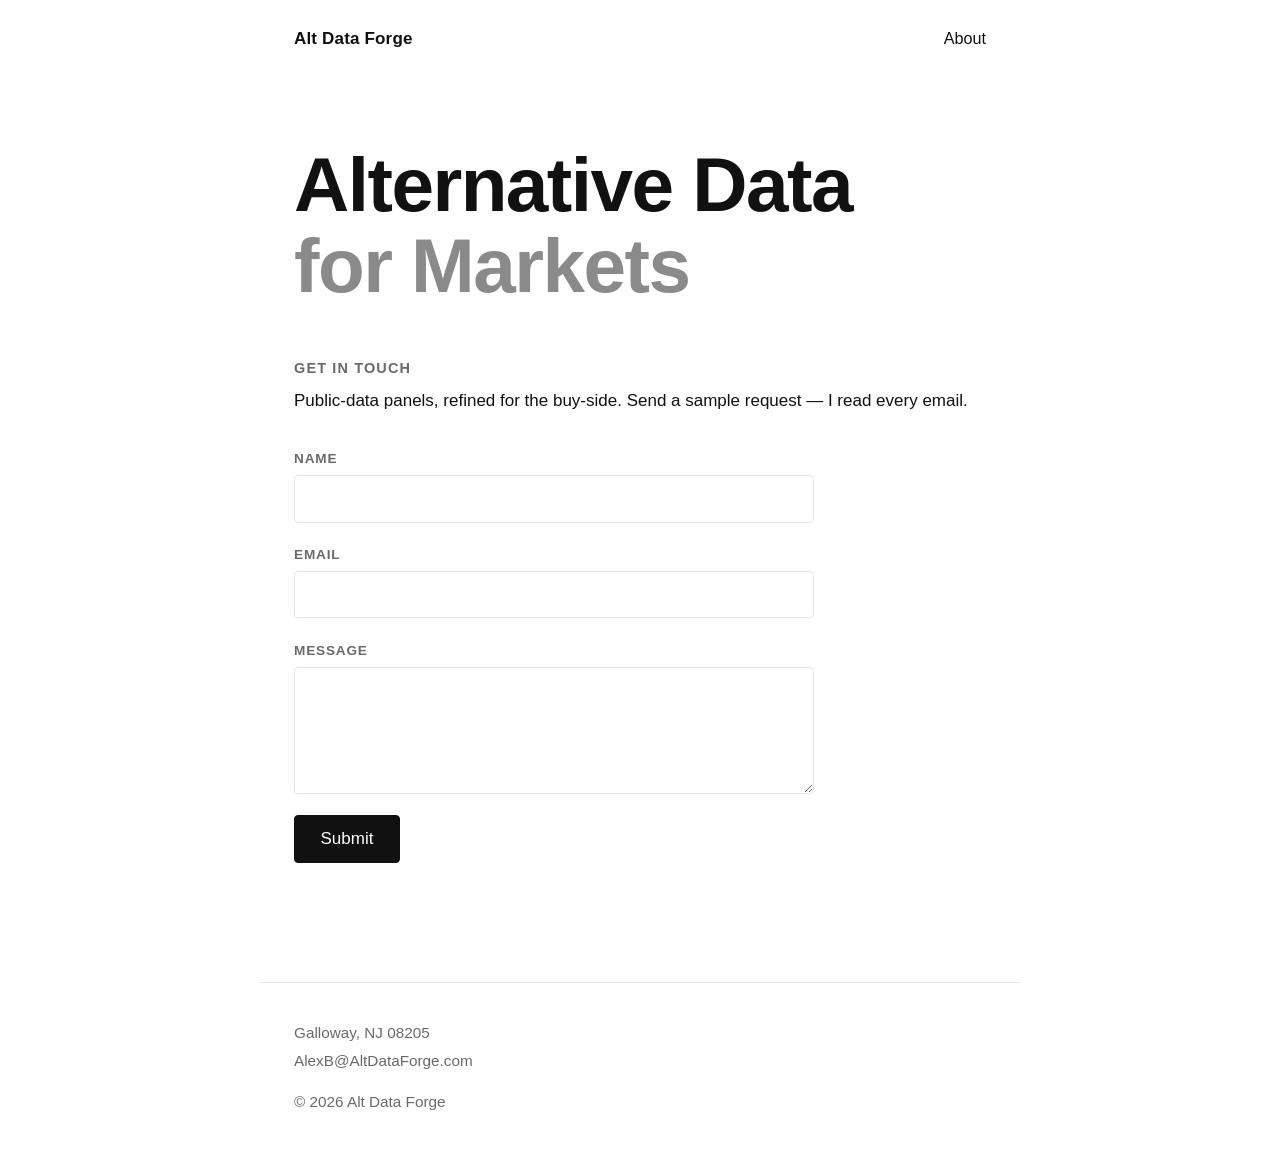
==== index.html @ 5b596caa "initial: locked v3 copy as static HTML + vanilla CSS Two pages (index, about) + style.css + robots.t" ====
<!DOCTYPE html>
<html lang="en">
<head>
  <meta charset="UTF-8">
  <meta name="viewport" content="width=device-width, initial-scale=1.0">
  <title>Alt Data Forge</title>
  <meta name="description" content="Independent data refinery. Refined ticker-keyed daily panels from public sources. New Jersey.">
  <link rel="stylesheet" href="style.css">
</head>
<body>
  <header class="site-header">
    <a href="/" class="brand">Alt Data Forge</a>
    <nav><a href="/about.html">About</a></nav>
  </header>

  <main class="home">
    <h1 class="hero">
      <span class="line-primary">Alternative Data</span>
      <span class="line-accent">for Markets</span>
    </h1>

    <section class="contact">
      <p class="form-heading">Get in touch</p>
      <p class="form-sub">Public-data panels, refined for the buy-side. Send a sample request — I read every email.</p>

      <!--
        Form action: replace YOUR_FORMSPREE_ID with the real ID after Alex creates a Formspree account.
        - Sign up at https://formspree.io (free tier: 50 submissions/month)
        - Create a new form, set notification email to AlexB@AltDataForge.com
        - Copy the form's endpoint URL and replace the action attribute below
      -->
      <form class="contact-form" action="https://formspree.io/f/YOUR_FORMSPREE_ID" method="POST">
        <label>
          <span>Name</span>
          <input type="text" name="name" required autocomplete="name">
        </label>
        <label>
          <span>Email</span>
          <input type="email" name="email" required autocomplete="email">
        </label>
        <label>
          <span>Message</span>
          <textarea name="message" rows="5" required></textarea>
        </label>
        <button type="submit">Submit</button>
      </form>
    </section>
  </main>

  <footer class="site-footer">
    <p>Galloway, NJ 08205</p>
    <p>AlexB@AltDataForge.com</p>
    <p class="copyright">&copy; 2026 Alt Data Forge</p>
  </footer>
</body>
</html>
---- style.css ----
/* Alt Data Forge — minimalist v1
 *
 * Locked v3 design: dual-color hero, contact-form-as-landing, About page.
 * No images, no JS, no external dependencies. ~150 lines.
 *
 * Color palette:
 *   --ink-primary  : near-black, dark line of hero, body copy
 *   --ink-accent   : medium gray, light line of hero, secondary copy
 *   --bg           : white
 *   --rule         : pale gray for borders / dividers
 */

:root {
  --ink-primary: #111111;
  --ink-accent: #8a8a8a;
  --ink-link: #2a4a7a;
  --bg: #ffffff;
  --rule: #e5e5e5;
  --muted: #6a6a6a;

  --max-width: 760px;
  --side-pad: clamp(1.25rem, 4vw, 2rem);

  --font-stack: -apple-system, BlinkMacSystemFont, "Segoe UI", Roboto, "Helvetica Neue", Arial, sans-serif;
}

* { box-sizing: border-box; }

html, body {
  margin: 0;
  padding: 0;
  background: var(--bg);
  color: var(--ink-primary);
  font-family: var(--font-stack);
  font-size: 17px;
  line-height: 1.55;
  -webkit-font-smoothing: antialiased;
  -moz-osx-font-smoothing: grayscale;
}

a {
  color: var(--ink-link);
  text-decoration: none;
}
a:hover { text-decoration: underline; }

/* Header */
.site-header {
  display: flex;
  justify-content: space-between;
  align-items: center;
  padding: 1.5rem var(--side-pad);
  max-width: var(--max-width);
  margin: 0 auto;
}
.site-header .brand {
  font-weight: 600;
  font-size: 1rem;
  color: var(--ink-primary);
  letter-spacing: 0.01em;
}
.site-header nav a {
  font-size: 0.95rem;
  color: var(--ink-primary);
}
.site-header nav a.active {
  color: var(--muted);
  cursor: default;
  pointer-events: none;
}

/* Home — hero + form */
main.home {
  max-width: var(--max-width);
  margin: 0 auto;
  padding: 4rem var(--side-pad) 3rem;
}

.hero {
  font-size: clamp(2.5rem, 7vw, 4.5rem);
  font-weight: 700;
  line-height: 1.05;
  letter-spacing: -0.02em;
  margin: 0 0 3rem 0;
}
.hero .line-primary,
.hero .line-accent {
  display: block;
}
.hero .line-primary { color: var(--ink-primary); }
.hero .line-accent  { color: var(--ink-accent); }

/* Contact form */
.contact { margin-top: 2rem; }
.form-heading {
  font-size: 0.85rem;
  font-weight: 600;
  text-transform: uppercase;
  letter-spacing: 0.08em;
  color: var(--muted);
  margin: 0 0 0.5rem 0;
}
.form-sub {
  font-size: 1rem;
  color: var(--ink-primary);
  margin: 0 0 2rem 0;
}

.contact-form {
  display: flex;
  flex-direction: column;
  gap: 1.25rem;
  max-width: 520px;
}
.contact-form label {
  display: flex;
  flex-direction: column;
  gap: 0.35rem;
}
.contact-form label span {
  font-size: 0.8rem;
  font-weight: 600;
  text-transform: uppercase;
  letter-spacing: 0.06em;
  color: var(--muted);
}
.contact-form input,
.contact-form textarea {
  font-family: inherit;
  font-size: 1rem;
  padding: 0.75rem 0.9rem;
  border: 1px solid var(--rule);
  border-radius: 4px;
  background: var(--bg);
  color: var(--ink-primary);
  transition: border-color 0.15s ease;
  resize: vertical;
}
.contact-form input:focus,
.contact-form textarea:focus {
  outline: none;
  border-color: var(--ink-primary);
}
.contact-form button {
  align-self: flex-start;
  font-family: inherit;
  font-size: 1rem;
  font-weight: 500;
  padding: 0.75rem 1.5rem;
  border: 1px solid var(--ink-primary);
  background: var(--ink-primary);
  color: var(--bg);
  border-radius: 4px;
  cursor: pointer;
  transition: background 0.15s ease;
}
.contact-form button:hover {
  background: #000000;
}

/* About page */
main.about {
  max-width: var(--max-width);
  margin: 0 auto;
  padding: 4rem var(--side-pad) 3rem;
}
.about-heading {
  font-size: clamp(2rem, 5vw, 3rem);
  font-weight: 700;
  line-height: 1.1;
  letter-spacing: -0.015em;
  margin: 0 0 2.5rem 0;
}
main.about p {
  font-size: 1.05rem;
  margin: 0 0 1.5rem 0;
  color: var(--ink-primary);
}
main.about p.kicker {
  font-style: italic;
  color: var(--muted);
}
main.about p.cta {
  margin-top: 2rem;
  font-size: 1rem;
}

/* Footer */
.site-footer {
  max-width: var(--max-width);
  margin: 4rem auto 0 auto;
  padding: 2rem var(--side-pad) 2.5rem;
  border-top: 1px solid var(--rule);
  font-size: 0.9rem;
  color: var(--muted);
}
.site-footer p { margin: 0.25rem 0; }
.site-footer .copyright { margin-top: 1rem; }

/* Mobile tweak */
@media (max-width: 480px) {
  .site-header { padding-top: 1rem; padding-bottom: 1rem; }
  main.home, main.about { padding-top: 2.5rem; }
  .hero { margin-bottom: 2rem; }
}
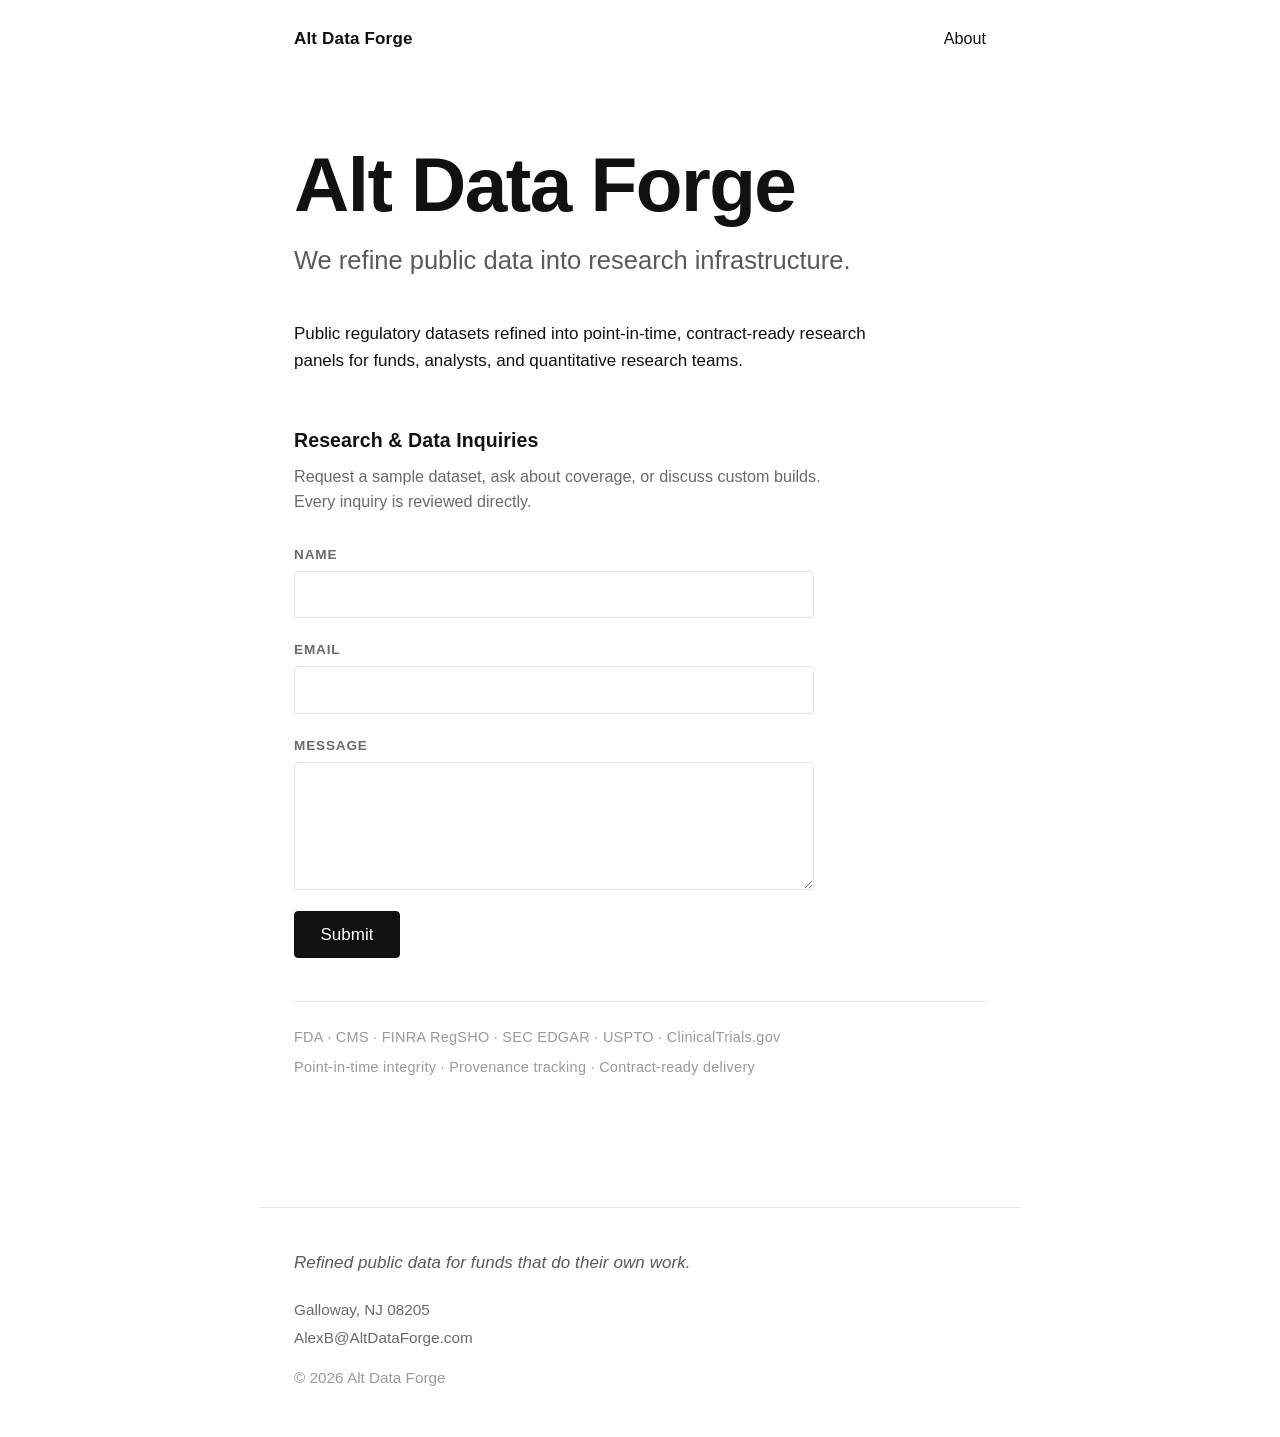
==== commit 4ad0822e: "copy(v4): institutional voice + research-infrastructure positioning Major rewrite per locked v3.1 → " ====
--- a/index.html
+++ b/index.html
@@ -4,7 +4,7 @@
   <meta charset="UTF-8">
   <meta name="viewport" content="width=device-width, initial-scale=1.0">
   <title>Alt Data Forge</title>
-  <meta name="description" content="Independent data refinery. Refined ticker-keyed daily panels from public sources. New Jersey.">
+  <meta name="description" content="Public-data refinery. Point-in-time, contract-ready research datasets for funds, analysts, and quantitative research teams.">
   <link rel="stylesheet" href="style.css">
 </head>
 <body>
@@ -14,22 +14,18 @@
   </header>
 
   <main class="home">
-    <h1 class="hero">
-      <span class="line-primary">Alternative Data</span>
-      <span class="line-accent">for Markets</span>
-    </h1>
+    <h1 class="hero">Alt Data Forge</h1>
+    <p class="subtitle">We refine public data into research infrastructure.</p>
+
+    <p class="description">Public regulatory datasets refined into point-in-time, contract-ready research panels for funds, analysts, and quantitative research teams.</p>
 
     <section class="contact">
-      <p class="form-heading">Get in touch</p>
-      <p class="form-sub">Public-data panels, refined for the buy-side. Send a sample request — I read every email.</p>
+      <h2 class="form-heading">Research &amp; Data Inquiries</h2>
+      <p class="form-sub">Request a sample dataset, ask about coverage, or discuss custom builds.<br>Every inquiry is reviewed directly.</p>
 
-      <!--
-        Form action: replace YOUR_FORMSPREE_ID with the real ID after Alex creates a Formspree account.
-        - Sign up at https://formspree.io (free tier: 50 submissions/month)
-        - Create a new form, set notification email to AlexB@AltDataForge.com
-        - Copy the form's endpoint URL and replace the action attribute below
-      -->
-      <form class="contact-form" action="https://formspree.io/f/YOUR_FORMSPREE_ID" method="POST">
+      <form class="contact-form" action="https://formspree.io/f/xrejlgpn" method="POST">
+        <input type="hidden" name="_subject" value="altdataforge.com contact form submission">
+        <input type="text" name="_gotcha" style="display:none" tabindex="-1" autocomplete="off">
         <label>
           <span>Name</span>
           <input type="text" name="name" required autocomplete="name">
@@ -44,10 +40,16 @@
         </label>
         <button type="submit">Submit</button>
       </form>
+
+      <div class="data-coverage">
+        <p class="coverage-row">FDA &middot; CMS &middot; FINRA RegSHO &middot; SEC EDGAR &middot; USPTO &middot; ClinicalTrials.gov</p>
+        <p class="coverage-row">Point-in-time integrity &middot; Provenance tracking &middot; Contract-ready delivery</p>
+      </div>
     </section>
   </main>
 
   <footer class="site-footer">
+    <p class="tagline">Refined public data for funds that do their own work.</p>
     <p>Galloway, NJ 08205</p>
     <p>AlexB@AltDataForge.com</p>
     <p class="copyright">&copy; 2026 Alt Data Forge</p>
--- a/style.css
+++ b/style.css
@@ -1,22 +1,19 @@
-/* Alt Data Forge — minimalist v1
+/* Alt Data Forge — minimalist v4
  *
- * Locked v3 design: dual-color hero, contact-form-as-landing, About page.
- * No images, no JS, no external dependencies. ~150 lines.
- *
- * Color palette:
- *   --ink-primary  : near-black, dark line of hero, body copy
- *   --ink-accent   : medium gray, light line of hero, secondary copy
- *   --bg           : white
- *   --rule         : pale gray for borders / dividers
+ * Locked v4 design: institutional voice, refined-research-infrastructure positioning.
+ * Hero is single-color brand name + subtitle (no more dual-color split).
+ * About page expanded with Philosophy section + editorial founder credit at end.
+ * No images, no JS, no external dependencies.
  */
 
 :root {
   --ink-primary: #111111;
-  --ink-accent: #8a8a8a;
+  --ink-accent: #5a5a5a;
   --ink-link: #2a4a7a;
   --bg: #ffffff;
   --rule: #e5e5e5;
   --muted: #6a6a6a;
+  --very-muted: #9a9a9a;
 
   --max-width: 760px;
   --side-pad: clamp(1.25rem, 4vw, 2rem);
@@ -44,7 +41,7 @@
 }
 a:hover { text-decoration: underline; }
 
-/* Header */
+/* ---------- Header ---------- */
 .site-header {
   display: flex;
   justify-content: space-between;
@@ -69,7 +66,7 @@
   pointer-events: none;
 }
 
-/* Home — hero + form */
+/* ---------- Home: hero + subtitle + description ---------- */
 main.home {
   max-width: var(--max-width);
   margin: 0 auto;
@@ -81,29 +78,42 @@
   font-weight: 700;
   line-height: 1.05;
   letter-spacing: -0.02em;
+  color: var(--ink-primary);
+  margin: 0 0 1rem 0;
+}
+
+.subtitle {
+  font-size: clamp(1.25rem, 2.5vw, 1.5rem);
+  font-weight: 400;
+  line-height: 1.35;
+  color: var(--ink-accent);
+  margin: 0 0 2.5rem 0;
+  max-width: 620px;
+}
+
+.description {
+  font-size: 1rem;
+  line-height: 1.6;
+  color: var(--ink-primary);
   margin: 0 0 3rem 0;
-}
-.hero .line-primary,
-.hero .line-accent {
-  display: block;
-}
-.hero .line-primary { color: var(--ink-primary); }
-.hero .line-accent  { color: var(--ink-accent); }
-
-/* Contact form */
+  max-width: 620px;
+}
+
+/* ---------- Contact section ---------- */
 .contact { margin-top: 2rem; }
+
 .form-heading {
-  font-size: 0.85rem;
-  font-weight: 600;
-  text-transform: uppercase;
-  letter-spacing: 0.08em;
-  color: var(--muted);
+  font-size: 1.15rem;
+  font-weight: 600;
+  letter-spacing: 0.005em;
+  color: var(--ink-primary);
   margin: 0 0 0.5rem 0;
 }
 .form-sub {
-  font-size: 1rem;
-  color: var(--ink-primary);
-  margin: 0 0 2rem 0;
+  font-size: 0.95rem;
+  color: var(--muted);
+  margin: 0 0 1.75rem 0;
+  line-height: 1.55;
 }
 
 .contact-form {
@@ -158,7 +168,21 @@
   background: #000000;
 }
 
-/* About page */
+/* ---------- Data coverage pills (under-form) ---------- */
+.data-coverage {
+  margin-top: 2.5rem;
+  padding-top: 1.5rem;
+  border-top: 1px solid var(--rule);
+}
+.coverage-row {
+  font-size: 0.85rem;
+  color: var(--very-muted);
+  letter-spacing: 0.02em;
+  margin: 0 0 0.5rem 0;
+  line-height: 1.5;
+}
+
+/* ---------- About page ---------- */
 main.about {
   max-width: var(--max-width);
   margin: 0 auto;
@@ -175,31 +199,86 @@
   font-size: 1.05rem;
   margin: 0 0 1.5rem 0;
   color: var(--ink-primary);
-}
-main.about p.kicker {
+  line-height: 1.6;
+}
+main.about p.kicker,
+main.about p.closing {
   font-style: italic;
-  color: var(--muted);
-}
-main.about p.cta {
-  margin-top: 2rem;
-  font-size: 1rem;
-}
-
-/* Footer */
+  color: var(--ink-accent);
+}
+
+/* Bullet list — used in both About body + Philosophy */
+.focus-list {
+  list-style: none;
+  padding: 0;
+  margin: 0 0 1.75rem 0;
+}
+.focus-list li {
+  font-size: 1.05rem;
+  color: var(--ink-primary);
+  margin: 0 0 0.4rem 0;
+  padding-left: 1.25rem;
+  position: relative;
+}
+.focus-list li::before {
+  content: "—";
+  position: absolute;
+  left: 0;
+  color: var(--very-muted);
+}
+
+/* Section break between About body and Philosophy */
+.section-break {
+  border: none;
+  border-top: 1px solid var(--rule);
+  margin: 3rem 0 3rem 0;
+}
+
+/* Philosophy section heading */
+.philosophy h2 {
+  font-size: 1.5rem;
+  font-weight: 600;
+  letter-spacing: -0.01em;
+  margin: 0 0 1.5rem 0;
+  color: var(--ink-primary);
+}
+
+/* Founder editorial credit at end of About page */
+.founder-credit {
+  margin-top: 4rem;
+  padding-top: 2rem;
+  border-top: 1px solid var(--rule);
+  font-size: 0.85rem;
+  font-style: italic;
+  color: var(--very-muted);
+  text-align: center;
+}
+
+/* ---------- Footer ---------- */
 .site-footer {
   max-width: var(--max-width);
   margin: 4rem auto 0 auto;
-  padding: 2rem var(--side-pad) 2.5rem;
+  padding: 2.5rem var(--side-pad) 2.5rem;
   border-top: 1px solid var(--rule);
   font-size: 0.9rem;
   color: var(--muted);
 }
+.site-footer .tagline {
+  font-style: italic;
+  font-size: 1rem;
+  color: var(--ink-accent);
+  margin: 0 0 1.25rem 0;
+  letter-spacing: 0.005em;
+}
 .site-footer p { margin: 0.25rem 0; }
-.site-footer .copyright { margin-top: 1rem; }
-
-/* Mobile tweak */
+.site-footer .copyright { margin-top: 1rem; color: var(--very-muted); }
+
+/* ---------- Mobile ---------- */
 @media (max-width: 480px) {
   .site-header { padding-top: 1rem; padding-bottom: 1rem; }
   main.home, main.about { padding-top: 2.5rem; }
-  .hero { margin-bottom: 2rem; }
-}
+  .hero { margin-bottom: 0.75rem; }
+  .subtitle { margin-bottom: 2rem; }
+  .description { margin-bottom: 2.5rem; }
+  .data-coverage { margin-top: 2rem; }
+}
